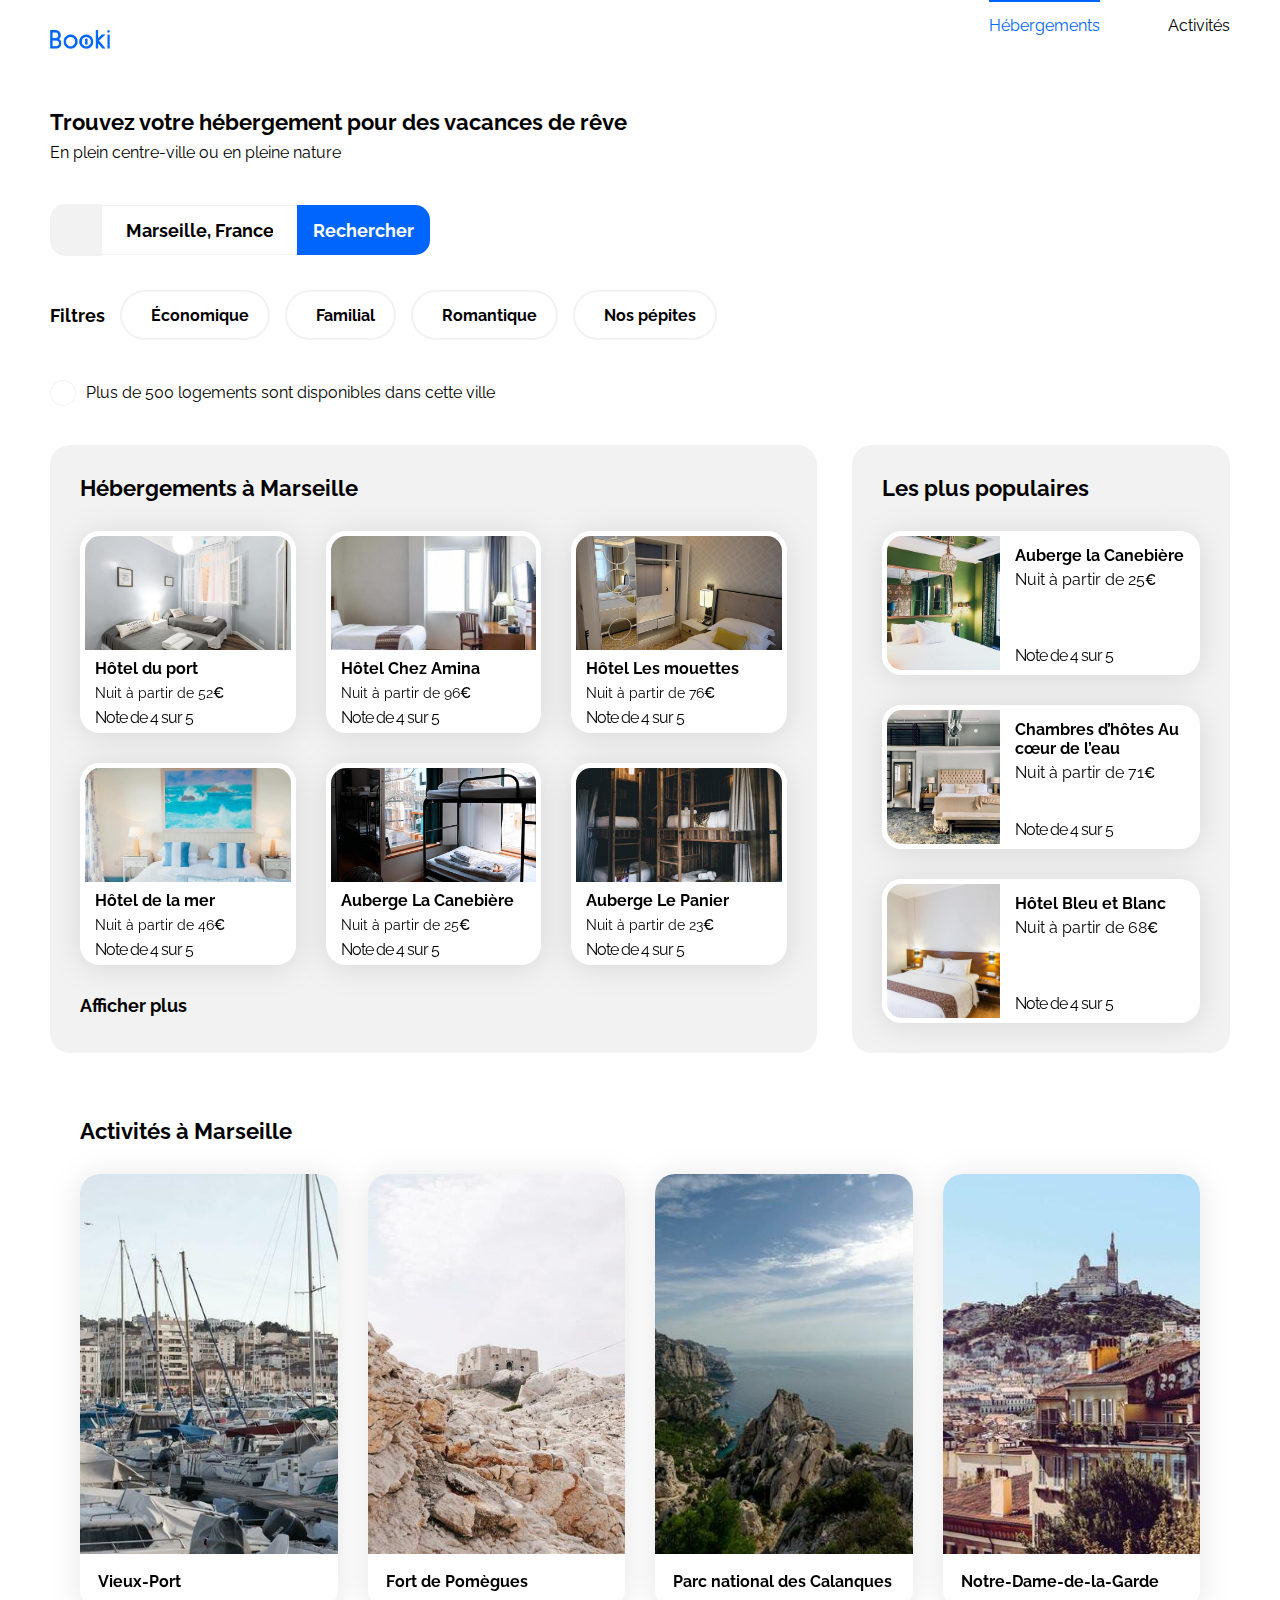
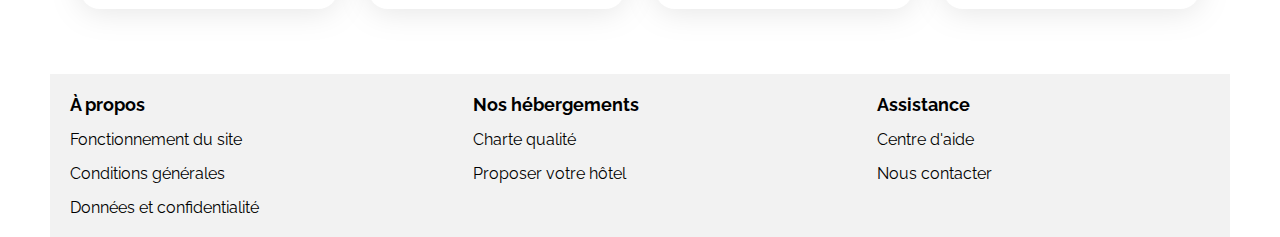
==== projects/booki/index.html @ ff3ec7d2 "🚀 booki" ====
<!DOCTYPE html>
<html lang="fr">

<head>
    <meta charset="UTF-8">
    <meta name="viewport" content="width=device-width, initial-scale=1.0">
    <title>Booki</title>
    <link rel="preconnect" href="https://fonts.googleapis.com">
    <link rel="preconnect" href="https://fonts.gstatic.com" crossorigin>
    <link href="https://fonts.googleapis.com/css2?family=Raleway:wght@400;500;700&display=swap" rel="stylesheet">
    <link rel="stylesheet" href="https://cdnjs.cloudflare.com/ajax/libs/font-awesome/6.2.1/css/all.min.css"
        integrity="sha512-MV7K8+y+gLIBoVD59lQIYicR65iaqukzvf/nwasF0nqhPay5w/9lJmVM2hMDcnK1OnMGCdVK+iQrJ7lzPJQd1w=="
        crossorigin="anonymous" referrerpolicy="no-referrer">
    <link rel="stylesheet" href="./css/style.css">
</head>

<body>
    <div class="main-container">
        <header>
            <nav class="menu">
                <img src="./images/logo/Booki.png" alt="booki-logo">
                <ul>
                    <li><a href="#hebergements" class="active">Hébergements</a></li>
                    <li><a href="#activities">Activités</a></li>
                </ul>
            </nav>
            <div class="search-and-filters">
                <div class="search-title">
                    <h1>Trouvez votre hébergement pour des vacances de rêve</h1>
                    <p>En plein centre-ville ou en pleine nature</p>
                </div>
                <form class="search">
                    <div class="search-icon">
                        <i class="fa-solid fa-location-dot"></i>
                    </div>
                    <input type="text" placeholder="Marseille, France">
                    <button type="submit">
                        <span>Rechercher</span>
                    </button>
                </form>
                <div class="filters">
                    <span>Filtres</span>
                    <ul>
                        <li><a href="#"><i class="fa-solid fa-money-bill-wave"></i>Économique</a></li>
                        <li><a href="#"><i class="fa-solid fa-person"></i>Familial</a></li>
                        <li><a href="#"><i class="fa-solid fa-heart"></i>Romantique</a></li>
                        <li><a href="#"><i class="fa-solid fa-fire"></i>Nos&nbsp;pépites</a></li>
                    </ul>
                </div>
                <div class="result">
                    <div class="info">
                        <i class="fa-solid fa-info"></i>
                    </div>
                    <p>
                        Plus de 500 logements sont disponibles dans cette ville
                    </p>
                </div>
            </div>
        </header>
        <main>
            <div class="hebergements-and-populaires">
                <section id="hebergements" class="hebergements">
                    <div class="hebergements-title">
                        <h2 class="section-title">Hébergements à Marseille</h2>
                    </div>
                    <div class="hebergements-cards">
                        <a class="card-link" href="#">
                            <article class="card">
                                <img src="./images/hebergements/fred-kleber.jpg"
                                    alt="Image de la chambre d'hôtel montrant un lit">
                                <div class="card-content">
                                    <div class="card-txt">
                                        <h3 class="card-title">Hôtel du port</h3>
                                        <p class="card-subtitle">Nuit à partir de 52<span class="euro">&euro;</span></p>
                                    </div>
                                    <div class="card-rating">
                                        <i class="fa-xs fa-solid fa-star" aria-hidden="true"></i>
                                        <i class="fa-xs fa-solid fa-star" aria-hidden="true"></i>
                                        <i class="fa-xs fa-solid fa-star" aria-hidden="true"></i>
                                        <i class="fa-xs fa-solid fa-star" aria-hidden="true"></i>
                                        <i class="fa-xs fa-solid fa-star neutral-star" aria-hidden="true"></i>
                                        <span class="sr-only">Note de 4 sur 5</span>
                                    </div>
                                </div>
                            </article>
                        </a>
                        <a class="card-link" href="#">
                            <article class="card">
                                <img src="./images/hebergements/febrian-zakaria.jpg"
                                    alt="Image de la chambre d'hôtel montrant un lit">
                                <div class="card-content">
                                    <div class="card-txt">
                                        <h3 class="card-title">Hôtel Chez Amina</h3>
                                        <p class="card-subtitle">Nuit à partir de 96<span class="euro">&euro;</span></p>
                                    </div>
                                    <div class="card-rating">
                                        <i class="fa-xs fa-solid fa-star" aria-hidden="true"></i>
                                        <i class="fa-xs fa-solid fa-star" aria-hidden="true"></i>
                                        <i class="fa-xs fa-solid fa-star" aria-hidden="true"></i>
                                        <i class="fa-xs fa-solid fa-star" aria-hidden="true"></i>
                                        <i class="fa-xs fa-solid fa-star neutral-star" aria-hidden="true"></i>
                                        <span class="sr-only">Note de 4 sur 5</span>
                                    </div>
                                </div>
                            </article>
                        </a>
                        <a class="card-link" href="#">
                            <article class="card">
                                <img src="./images/hebergements/reisetopia.jpg"
                                    alt="Image de la chambre d'hôtel montrant un lit">
                                <div class="card-content">
                                    <div class="card-txt">
                                        <h3 class="card-title">Hôtel Les mouettes</h3>
                                        <p class="card-subtitle">Nuit à partir de 76<span class="euro">&euro;</span></p>
                                    </div>
                                    <div class="card-rating">
                                        <i class="fa-xs fa-solid fa-star" aria-hidden="true"></i>
                                        <i class="fa-xs fa-solid fa-star" aria-hidden="true"></i>
                                        <i class="fa-xs fa-solid fa-star" aria-hidden="true"></i>
                                        <i class="fa-xs fa-solid fa-star" aria-hidden="true"></i>
                                        <i class="fa-xs fa-solid fa-star neutral-star" aria-hidden="true"></i>
                                        <span class="sr-only">Note de 4 sur 5</span>
                                    </div>
                                </div>
                            </article>
                        </a>
                        <a class="card-link" href="#">
                            <article class="card">
                                <img src="./images/hebergements/annie-spratt.jpg"
                                    alt="Image de la chambre d'hôtel montrant un lit">
                                <div class="card-content">
                                    <div class="card-txt">
                                        <h3 class="card-title">Hôtel de la mer</h3>
                                        <p class="card-subtitle">Nuit à partir de 46<span class="euro">&euro;</span></p>
                                    </div>
                                    <div class="card-rating">
                                        <i class="fa-xs fa-solid fa-star" aria-hidden="true"></i>
                                        <i class="fa-xs fa-solid fa-star" aria-hidden="true"></i>
                                        <i class="fa-xs fa-solid fa-star" aria-hidden="true"></i>
                                        <i class="fa-xs fa-solid fa-star" aria-hidden="true"></i>
                                        <i class="fa-xs fa-solid fa-star neutral-star" aria-hidden="true"></i>
                                        <span class="sr-only">Note de 4 sur 5</span>
                                    </div>
                                </div>
                            </article>
                        </a>
                        <a class="card-link" href="#">
                            <article class="card">
                                <img src="./images/hebergements/marcus-loke.jpg"
                                    alt="Image de la chambre d'hôtel montrant un lit">
                                <div class="card-content">
                                    <div class="card-txt">
                                        <h3 class="card-title">Auberge La Canebière</h3>
                                        <p class="card-subtitle">Nuit à partir de 25<span class="euro">&euro;</span></p>
                                    </div>
                                    <div class="card-rating">
                                        <i class="fa-xs fa-solid fa-star" aria-hidden="true"></i>
                                        <i class="fa-xs fa-solid fa-star" aria-hidden="true"></i>
                                        <i class="fa-xs fa-solid fa-star" aria-hidden="true"></i>
                                        <i class="fa-xs fa-solid fa-star" aria-hidden="true"></i>
                                        <i class="fa-xs fa-solid fa-star neutral-star" aria-hidden="true"></i>
                                        <span class="sr-only">Note de 4 sur 5</span>
                                    </div>
                                </div>
                            </article>
                        </a>
                        <a class="card-link" href="#">
                            <article class="card">
                                <img src="./images/hebergements/nicate-lee.jpg"
                                    alt="Image de la chambre d'hôtel montrant un lit">
                                <div class="card-content">
                                    <div class="card-txt">
                                        <h3 class="card-title">Auberge Le Panier</h3>
                                        <p class="card-subtitle">Nuit à partir de 23<span class="euro">&euro;</span></p>
                                    </div>
                                    <div class="card-rating">
                                        <i class="fa-xs fa-solid fa-star" aria-hidden="true"></i>
                                        <i class="fa-xs fa-solid fa-star" aria-hidden="true"></i>
                                        <i class="fa-xs fa-solid fa-star" aria-hidden="true"></i>
                                        <i class="fa-xs fa-solid fa-star" aria-hidden="true"></i>
                                        <i class="fa-xs fa-solid fa-star neutral-star" aria-hidden="true"></i>
                                        <span class="sr-only">Note de 4 sur 5</span>
                                    </div>
                                </div>
                            </article>
                        </a>
                    </div>
                    <div class="hebergements-more">
                        <a href="#">Afficher plus</a>
                    </div>
                </section>
                <section class="populaires">
                    <div class="populaires-title">
                        <h2 class="section-title">Les plus populaires</h2>
                        <i class="fa-solid fa-chart-line" aria-hidden="true"></i>
                    </div>
                    <div class="populaires-cards">
                        <a class="card-link" href="#">
                            <article class="card">
                                <img src="./images/hebergements/emile-guillemot.jpg"
                                    alt="Image de la chambre d'hôtel montrant un lit">
                                <div class="card-content">
                                    <div class="card-txt">
                                        <h3 class="card-title">Auberge la Canebière</h3>
                                        <p class="card-subtitle">Nuit à partir de 25<span class="euro">&euro;</span></p>
                                    </div>
                                    <div class="card-rating">
                                        <i class="fa-xs fa-solid fa-star" aria-hidden="true"></i>
                                        <i class="fa-xs fa-solid fa-star" aria-hidden="true"></i>
                                        <i class="fa-xs fa-solid fa-star" aria-hidden="true"></i>
                                        <i class="fa-xs fa-solid fa-star" aria-hidden="true"></i>
                                        <i class="fa-xs fa-solid fa-star neutral-star" aria-hidden="true"></i>
                                        <span class="sr-only">Note de 4 sur 5</span>
                                    </div>
                                </div>
                            </article>
                        </a>
                        <a class="card-link" href="#">
                            <article class="card">
                                <img src="./images/hebergements/aw-creative.jpg"
                                    alt="Image de la chambre d'hôtel montrant un lit">
                                <div class="card-content">
                                    <div class="card-txt">
                                        <h3 class="card-title">Chambres d’hôtes Au cœur de l’eau</h3>
                                        <p class="card-subtitle">Nuit à partir de 71<span class="euro">&euro;</span></p>
                                    </div>
                                    <div class="card-rating">
                                        <i class="fa-xs fa-solid fa-star" aria-hidden="true"></i>
                                        <i class="fa-xs fa-solid fa-star" aria-hidden="true"></i>
                                        <i class="fa-xs fa-solid fa-star" aria-hidden="true"></i>
                                        <i class="fa-xs fa-solid fa-star" aria-hidden="true"></i>
                                        <i class="fa-xs fa-solid fa-star neutral-star" aria-hidden="true"></i>
                                        <span class="sr-only">Note de 4 sur 5</span>
                                    </div>
                                </div>
                            </article>
                        </a>
                        <a class="card-link" href="#">
                            <article class="card">
                                <img src="./images/hebergements/febrian-zakaria2.jpg"
                                    alt="Image de la chambre d'hôtel montrant un lit">
                                <div class="card-content">
                                    <div class="card-txt">
                                        <h3 class="card-title">Hôtel Bleu et Blanc</h3>
                                        <p class="card-subtitle">Nuit à partir de 68<span class="euro">&euro;</span></p>
                                    </div>
                                    <div class="card-rating">
                                        <i class="fa-xs fa-solid fa-star" aria-hidden="true"></i>
                                        <i class="fa-xs fa-solid fa-star" aria-hidden="true"></i>
                                        <i class="fa-xs fa-solid fa-star" aria-hidden="true"></i>
                                        <i class="fa-xs fa-solid fa-star" aria-hidden="true"></i>
                                        <i class="fa-xs fa-solid fa-star neutral-star" aria-hidden="true"></i>
                                        <span class="sr-only">Note de 4 sur 5</span>
                                    </div>
                                </div>
                            </article>
                        </a>
                    </div>
                </section>
            </div>
            <section id="activities" class="activities">
                <div class="activities-title">
                    <h2 class="section-title">Activités à Marseille</h2>
                </div>
                <div class="activities-cards">
                    <a class="card-link" href="#">
                        <article class="card">
                            <img src="./images/activites/reno-laithienne.jpg" alt="Image du vieux port">
                            <div class="card-content">
                                <div class="card-txt">
                                    <h3 class="card-title">Vieux-Port</h3>
                                </div>
                            </div>
                        </article>
                    </a>
                    <a class="card-link" href="#">
                        <article class="card">
                            <img src="./images/activites/paul-hermann.jpg" alt="Image du vieux port">
                            <div class="card-content">
                                <div class="card-txt">
                                    <h3 class="card-title">Fort de Pomègues</h3>
                                </div>
                            </div>
                        </article>
                    </a>
                    <a class="card-link" href="#">
                        <article class="card">
                            <img src="./images/activites/kilyan-sockalingum.jpg" alt="Image du vieux port">
                            <div class="card-content">
                                <div class="card-txt">
                                    <h3 class="card-title">Parc national des Calanques</h3>
                                </div>
                            </div>
                        </article>
                    </a>
                    <a class="card-link" href="#">
                        <article class="card">
                            <img src="./images/activites/florian-wehde.jpg" alt="Image du vieux port">
                            <div class="card-content">
                                <div class="card-txt">
                                    <h3 class="card-title">Notre-Dame-de-la-Garde</h3>
                                </div>
                            </div>
                        </article>
                    </a>
                </div>
            </section>
        </main>
        <footer class="footer-section">
            <div class="footer-column">
                <h3 class="footer-title">À propos</h3>
                <ul>
                    <li><a href="#">Fonctionnement du site</a></li>
                    <li><a href="#">Conditions générales</a></li>
                    <li><a href="#">Données et confidentialité</a></li>
                </ul>
            </div>
            <div class="footer-column">
                <h3 class="footer-title">Nos hébergements</h3>
                <ul>
                    <li><a href="#">Charte qualité</a></li>
                    <li><a href="#">Proposer votre hôtel</a></li>
                </ul>
            </div>
            <div class="footer-column">
                <h3 class="footer-title">Assistance</h3>
                <ul>
                    <li><a href="#">Centre d'aide</a></li>
                    <li><a href="#">Nous contacter</a></li>
                </ul>
            </div>
        </footer>
    </div>
</body>

</html>
---- projects/booki/css/style.css ----
/****** General ***********/
* {
    font-family: 'Raleway', sans-serif;
}

:root {
    --main-color: #0065FC;
    --main-bg-color: #F2F2F2;
    --filter-bg-color: #DEEBFF;
    font-size: 16px;
}

.fa-solid {
    color: var(--main-color);
}

body {
    display: flex;
    justify-content: center;
    margin: 0;
}

.main-container {
    width: 100%;
    max-width: 1440px;
    padding: 0 50px;
    box-sizing: border-box;
}

.section-title {
    margin: 0;
    font-size: 1.375rem;
}

.card {
    background-color: white;
    border-radius: 20px;
    filter: drop-shadow(0px 3px 15px rgba(0, 0, 0, 0.1));
}

.card img {
    object-fit: cover;
}

.card-title {
    font-size: 1rem;
}

.euro {
    font-weight: 600;
    font-size: .875rem;
}

.neutral-star {
    color: var(--main-bg-color)
}

a {
    text-decoration: none;
    color: inherit;
}

/****** Header ***********/
.menu {
    display: flex;
    align-items: flex-start;
    justify-content: space-between;
}

.menu img {
    margin: 30px 0;
    height: 19px;
}

.menu ul {
    display: inline-flex;
    flex-wrap: wrap;
    gap: 68px;
    list-style: none;
    padding-left: 0;
    margin: 0;
}

.menu ul li a {
    display: block;
    height: 100%;
    width: 100%;
    padding-top: .875em;
    font-size: 1rem;
    text-decoration: none;
    color: #000;
    border-top: 2px solid transparent;
}

.menu ul li a.active {
    border-top-color: var(--main-color);
    color: var(--main-color);
}

.search-and-filters {
    margin: 30px 0 35px;
    display: inline-flex;
    flex-direction: column;
    flex-wrap: wrap;
    gap: 35px;
    width: 100%;
}

.search-and-filters h1 {
    font-size: 1.375rem;
    margin: 0;
}

.search-and-filters p {
    font-size: 1rem;
    margin: 8px 0;
}

.search {
    height: 50px;
    display: flex;
    align-items: center;
    width: auto;
}

.search-title {
    width: 100%;
}

.search .search-icon,
.search input,
.search button {
    height: 100%;
    outline: none;
    border-width: 0;
}

.search .search-icon {
    width: 50px;
    min-width: 50px;
    display: flex;
    align-items: center;
    justify-content: center;
    background-color: var(--main-bg-color);
    border-radius: 15px 0 0 15px;
    border: 1px solid var(--main-bg-color);
}

.search .search-icon i {
    color: #000;
}

.search input {
    padding: 0 24px;
    width: 195px;
    font-weight: 700;
    font-size: 1.125rem;
    color: #000;
    border: solid var(--main-bg-color);
    border-width: 1px 0;
    box-sizing: border-box;
}

.search input::placeholder {
    color: #000;
}

.search button {
    display: flex;
    align-items: center;
    justify-content: center;
    background-color: var(--main-color);
    color: #fff;
    font-size: 1.125rem;
    font-weight: 700;
    padding: 0 1rem;
    border-radius: 0 15px 15px 0;
    cursor: pointer;
}

.filters {
    display: flex;
    align-items: center;
}

.filters span {
    font-size: 1.125rem;
    font-weight: 700;
    margin-right: 15px;
}

.filters ul {
    list-style: none;
    padding: 0;
    margin: 0;
    display: inline-flex;
    flex-wrap: wrap;
    gap: 15px;
}

.filters ul li {
    display: inline-flex;
    flex-wrap: wrap;
}

.filters ul li a {
    height: 50px;
    padding: 0 19px;
    border-radius: 25px;
    border: 2px solid var(--main-bg-color);
    display: flex;
    align-items: center;
    justify-content: center;
    font-weight: 700;
    font-size: 1rem;
    text-decoration: none;
    color: #000;
    box-sizing: border-box;
}

.filters ul li a:hover {
    background-color: var(--filter-bg-color);
}

.filters ul li a i {
    margin-right: 10px;
    font-size: 1.25rem;
}

.result {
    display: flex;
    align-items: center;
}

.info {
    border: 1px solid var(--main-bg-color);
    height: 24px;
    width: 24px;
    min-width: 24px;
    margin-right: 10px;
    border-radius: 50%;
    display: flex;
    align-items: center;
    justify-content: center;
}

.info i {
    font-size: 10px;
}

/****** Hebergements And Populaires ***********/
.hebergements-and-populaires {
    display: flex;
    justify-content: space-between;
}

.hebergements-and-populaires section {
    background-color: var(--main-bg-color);
    border-radius: 20px;
    padding: 30px;
    box-sizing: border-box;
}

/****** Hebergements ***********/
.hebergements {
    width: 65%;
    margin-bottom: 35px;
}

.hebergements-cards {
    display: grid;
    grid-template-columns: repeat(3, 1fr);
    gap: 30px;
    margin: 30px 0;
    width: 100%;
}

.hebergements-cards .card {
    display: flex;
    flex-direction: column;
    width: 100%;
}

.hebergements-cards .card-subtitle {
    font-size: .875em;
    margin: 7px 0;
}

.hebergements-cards img {
    height: 124px;
    border: 5px solid #fff;
    border-radius: 20px 20px 0 0;
    max-width: 100%;
    box-sizing: border-box;
}

.hebergements-cards .card-content {
    padding: 4px 15px 6px 15px;
}

.hebergements-cards h3 {
    margin: 0;
}

.hebergements-cards p {
    margin: 8px 0;
}

.hebergements-more a {
    text-decoration: none;
    color: #000;
    font-weight: 700;
    font-size: 1.125rem;
}

/****** Populaires ***********/
.populaires {
    width: 32%;
    margin-bottom: 35px;
}

.populaires-title {
    display: flex;
    justify-content: space-between;
    align-items: center;
}

.populaires-title i {
    font-size: 1.125rem;
}

.populaires-cards {
    display: inline-flex;
    flex-direction: column;
    gap: 30px;
    margin-top: 30px;
    width: 100%;
}

.populaires-cards .card {
    display: flex;
}

.populaires-cards img {
    width: 123px;
    height: 144px;
    border: 5px solid #fff;
    border-top-left-radius: 20px;
    border-bottom-left-radius: 20px;
    box-sizing: border-box;
}

.populaires-cards .card-content {
    padding: 15px 10px 10px 10px;
    display: flex;
    flex-direction: column;
    justify-content: space-between;
    box-sizing: border-box;
}

.populaires-cards .card-title {
    margin: 0;
}

.populaires-cards .card-subtitle {
    margin: 5px 0;
}

/****** Activities ***********/
.activities {
    margin-bottom: 35px;
    padding: 30px;
}

.activities-title {
    margin-bottom: 30px;
}

.activities-cards {
    display: grid;
    grid-template-columns: repeat(4, 1fr);
    gap: 30px;
    width: 100%;
}

.activities .card {
    border-radius: 20px;
    overflow: hidden;
    height: 100%;
    display: flex;
    flex-flow: wrap;
}

.activities img {
    height: 380px;
    width: 100%;
}

.activities .card-content {
    padding: 1.125rem;
    box-sizing: border-box;
    display: flex;
}

.activities h3 {
    margin: 0;
}

/****** Rating ***********/
.card-rating {
    letter-spacing: -1px;
}

.card-rating i {
    font-size: 13px;
}

/****** Footer ***********/
.footer-section {
    display: grid;
    grid-template-columns: repeat(3, 1fr);
    background-color: var(--main-bg-color);
    width: 100%;
    gap: 30px;
}

.footer-section .footer-column {
    padding: 20px;
}

.footer-section .footer-column .footer-title {
    font-size: 1.125rem;
    margin: 0;
}

.footer-section .footer-column ul {
    display: flex;
    flex-direction: column;
    gap: 15px;
    list-style: none;
    padding-left: 0;
    margin: 0;
    margin-top: 15px;
}

.footer-section .footer-column a {
    text-decoration: none;
    color: #000;
}

/* Le code ci-dessous correspond à la version responsive uniquement */

/****** Media queries ***********/
/* Medium devices (tablets, less/equal than 1024px) */
@media (max-width: 1024px) {
    .menu ul li a {
        font-size: 1rem;
    }

    .filters {
        align-items: flex-start;
        flex-direction: column;
    }

    .filters span {
        margin-bottom: 20px;
    }

    .card-link {
        width: 100%;
    }

    .hebergements-and-populaires {
        flex-direction: column;
    }

    .hebergements {
        width: 100%;
    }

    .populaires {
        width: 100%;
        margin-top: 15px;
    }

    .populaires-cards {
        display: flex;
        flex-direction: row;
        justify-content: space-between;
        gap: 20px;
        margin-top: 20px;
    }

    .populaires-cards .card {
        width: 100%;
    }

    .populaires-cards .card-title {
        font-size: .875em;
    }

    .populaires-cards .card-subtitle {
        font-size: 13px;
    }

    .populaires-cards img {
        width: 92px;
    }

    .activities img {
        height: 200px;
    }

    .footer-section {
        gap: 20px;
    }
}

/* Small devices (phones, less than 768px) */
@media (max-width: 768px) {
    .main-container {
        padding: 0 20px;
    }
    
    .menu {
        flex-direction: column;
        align-items: center;
        margin: 0 -20px;
    }

    .menu img {
        margin: 30px;
    }

    .menu ul {
        width: 100%;
        gap: 0;
    }

    .menu ul li {
        width: 50%;
        height: 100%;
    }

    .menu ul li a {
        border-top: none;
        text-align: center;
        border-bottom: 2px solid transparent;
        padding-top: 0;
        padding-bottom: 15px;
    }

    .menu ul li a.active {
        border-bottom-color: var(--main-color);
    }

    .search {
        width: 100%;
    }

    .search input {
        width: 100%;
        margin-right: -15px;
    }

    .search button {
        border-radius: 15px;
        box-shadow: 0 4px 4px 0 rgba(0, 0, 0, 0.1);
    }

    .search button span {
        display: none;
    }

    .search button::after {
        content: "\f002";
        font-family: "Font Awesome 6 Free";
    }

    .filters ul {
        display: grid;
        grid-template-columns: repeat(2, 1fr);
        gap: 20px 10px;
        width: 100%;
    }
    
    .filters ul li a {
        width: 100%;
        justify-content:flex-start;
        font-size: .875em;
        overflow: hidden;
    }

    .card-link {
        width: 100%;
    }

    .hebergements-and-populaires {
        flex-direction: column-reverse;
        margin: 0 -20px;
    }

    .hebergements-and-populaires section {
        border-radius: 0;
        margin: 0;
        padding: 30px 20px;
    }

    .populaires-cards {
        flex-direction: column;
        margin: 15px 0;
        gap: 15px;
    }

    .populaires .card {
        width: 100%;
    }

    .hebergements-and-populaires section.hebergements {
        background-color: #fff;
        margin-top: 15px;
    }

    .hebergements-cards {
        display: flex;
        flex-direction: column;
        margin: 15px 0;
        gap: 15px;
    }

    .activities {
        padding: 30px 10px;
    }

    .activities-cards {
        display: flex;
        flex-direction: column;
        gap: 15px;
    }

    .activities img {
        height: 141px;
    }

    .footer-section {
        display: flex;
        flex-direction: column;
        gap: 50px;
        padding: 30px;
        margin: 0 -20px;
        width: auto;
    }

    .footer-section .footer-column {
        padding: 0;
    }

    .footer-section ul {
        margin-bottom: 0;
    }
}
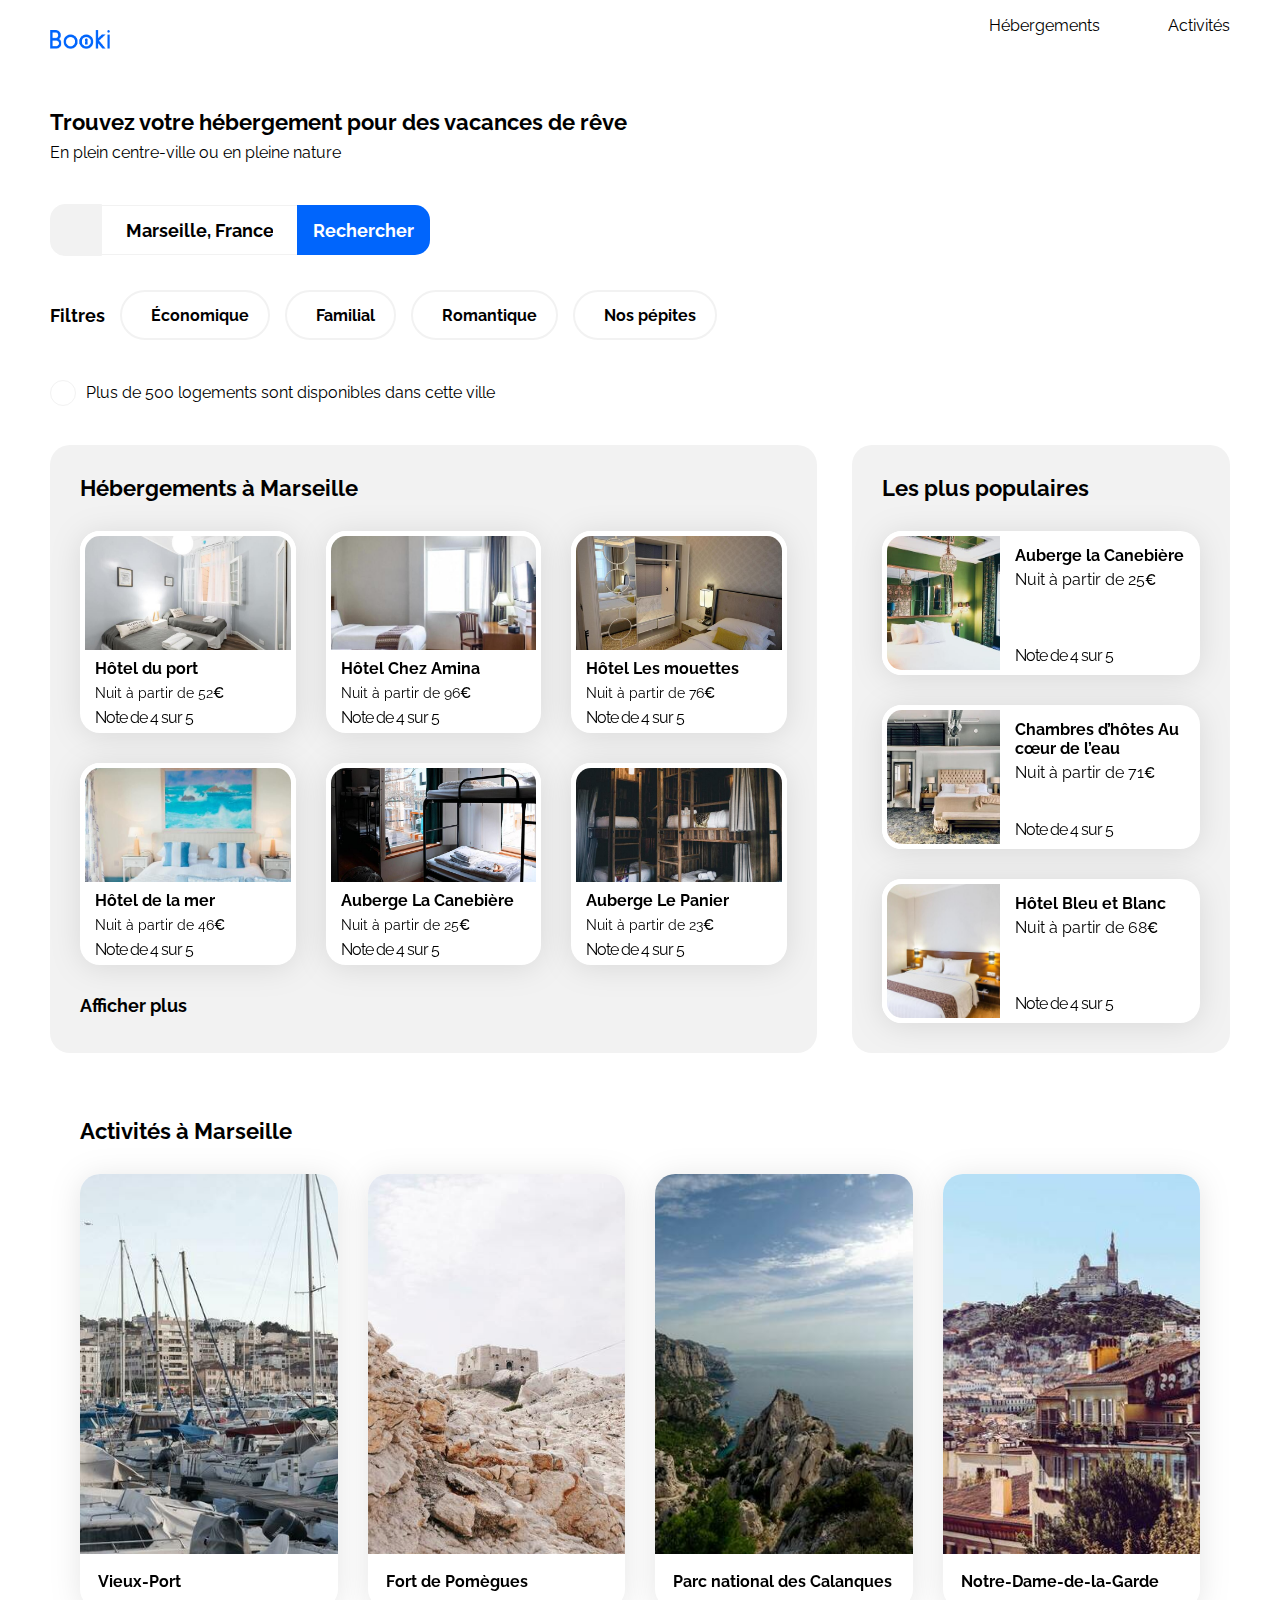
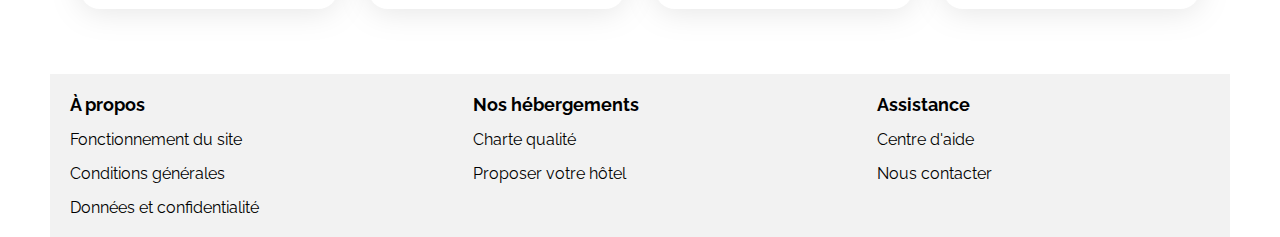
==== commit ddf83c5f: "Fix Hover" ====
--- a/projects/booki/index.html
+++ b/projects/booki/index.html
@@ -20,7 +20,7 @@
             <nav class="menu">
                 <img src="./images/logo/Booki.png" alt="booki-logo">
                 <ul>
-                    <li><a href="#hebergements" class="active">Hébergements</a></li>
+                    <li><a href="#hebergements">Hébergements</a></li>
                     <li><a href="#activities">Activités</a></li>
                 </ul>
             </nav>
--- a/projects/booki/css/style.css
+++ b/projects/booki/css/style.css
@@ -92,7 +92,7 @@
     border-top: 2px solid transparent;
 }
 
-.menu ul li a.active {
+.menu ul li a:hover {
     border-top-color: var(--main-color);
     color: var(--main-color);
 }
